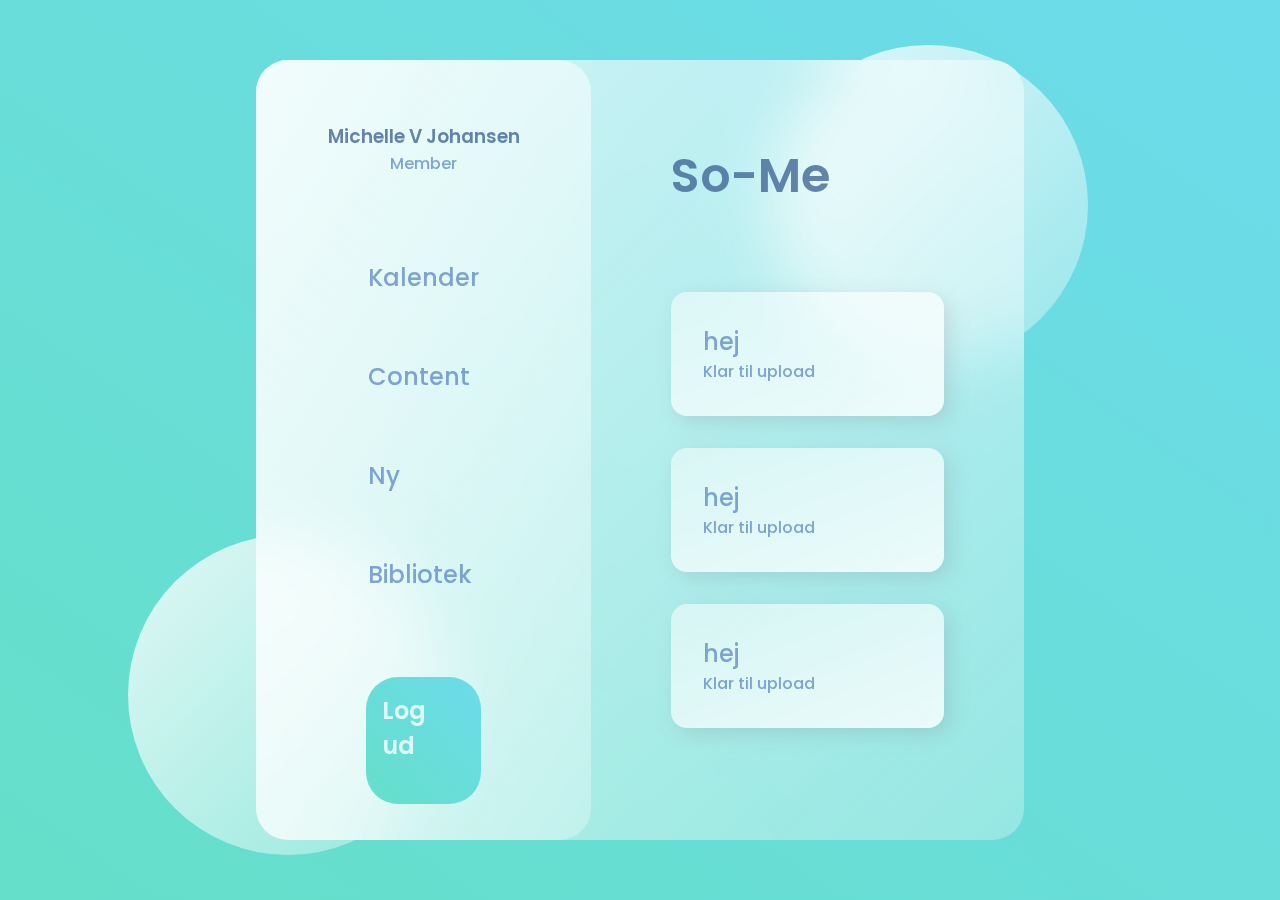
==== index.html @ dd0bea56 "Test" ====
<!DOCTYPE html>
<html lang="da">

<head>
  <meta charset="UTF-8">
  <title>Erhvervsakademi</title>
  <meta name="author" content="Your Name">
  <meta name="description" content="Example">
  <meta name="keywords" content="Uddannelse, education, Erhvervsakademi, Erhvervsakademi Aarhus, skole, læring.">

  <meta name="viewport" content="width=device-width, initial-scale=1.0">
  <meta http-equiv="X-UA-Compatible" content="ie=edge">
  <link rel="stylesheet" href="https://cdnjs.cloudflare.com/ajax/libs/animate.css/4.1.1/animate.min.css" />
  <link rel="stylesheet" href="css/style.css">
</head>


<body>
  <main>
    <section class="glass">
      <div class="dashboard">
        <div class="user">
          <img src="#" alt="" />
          <h3>Michelle V Johansen</h3>
          <p>Member</p>
        </div>
        <div class="links">
          <div class="link">
            <img src="#" alt="" />
            <h2>Kalender</h2>
          </div>
          <div class="link">
            <img src="#" alt="" />
            <h2>Content</h2>
          </div>
          <div class="link">
            <img src="#" alt="" />
            <h2>Ny</h2>
          </div>
          <div class="link">
            <img src="#" alt="" />
            <h2>Bibliotek</h2>
          </div>
        </div>
        <div class="pro">
          <h2>Log ud</h2>
          <img src="#" alt="" />
        </div>
      </div>

<div class="games">
  <div class="status">
    <h1>So-Me</h1>
    </div>

    <div class="cards">
      <div class="card">
        <div class="card-info">
          <h2>hej</h2>
          <p>Klar til upload</p>
          </div>
        </div>

        <div class="card">
          <div class="card-info">
            <h2>hej</h2>
            <p>Klar til upload</p>
            </div>
          </div>

          <div class="card">
            <div class="card-info">
              <h2>hej</h2>
              <p>Klar til upload</p>
              </div>
            </div>
      </div>
  </div>



    </section>










  </main>
  <div class="circle1"></div>
  <div class="circle2"></div>

  <script src="js/javascript.js"></script>
</body>

</html>
---- css/style.css ----
@import url('https://fonts.googleapis.com/css2?family=Poppins&display=swap');


* {
  margin: 0;
  padding: 0;
  box-sizing: border-box;
  font-family: 'Poppins', sans-serif;
}

h1 {
  color: #426696;
  font-weight: 600;
  font-size: 3rem;
  opacity: 0.8;
}

h2, p{
  color: #658ec6;
  font-weight: 500;
  opacity: 0.8;
  cursor: pointer;
}

h3 {
  color: #426696;
  font-weight: 600;
  opacity: 0.8;
}

main {
  min-height: 100vh;
  background: linear-gradient(to right top, #65dfc9, #6cdbeb);
  display: flex;
  align-items: center;
  justify-content: center;
}

.glass {
  background: white;
  min-height: 80vh;
  width: 60%;
  background: linear-gradient(to right bottom, rgba(255, 255, 255, 0.7),
  rgba(255, 255, 255, 0.3)
  );
  border-radius: 2rem;
  z-index: 2;
  backdrop-filter: blur(2rem);
  display: flex;
}

.circle1, .circle2{
  background: white;
  background: linear-gradient(to right bottom, rgba(255, 255, 255, 0.8),
  rgba(255, 255, 255, 0.3)
  );
  height: 20rem;
  width: 20rem;
  position: absolute;
  border-radius: 50%;
}

.circle1 {
  top: 5%;
  right: 15%;
}

.circle2 {
  bottom: 5%;
  left: 10%;
}

.dashboard{
  flex: 1;
  display: flex;
  flex-direction: column;
  align-items: center;
  justify-content: space-evenly;
  text-align: center;
  background: linear-gradient(to right bottom, rgba(255, 255, 255, 0.7),
  rgba(255, 255, 255, 0.3)
  );
  border-radius: 2rem;
}

.link {
  display: flex;
  margin: 2rem 0rem;
  padding: 1rem 5rem;
}

.link h2 {
  padding: 0rem 2rem;
}

.games {
  flex: 2;
}

.pro {
  background: linear-gradient(to right top, #65dfc9, #6cdbeb);
  border-radius: 2rem;
  color: white;
  padding: 1rem;
}

.pro h2 {
width: 40%;
color: white;
font-weight: 600;
}

/* games section */

.status {
  margin-bottom: 3rem;
}

.games {
  margin: 5rem;
  display: flex;
  flex-direction:  column;
  justify-content: space-evenly;
}

.card {
  display: flex;
  background: linear-gradient(to left top,
   rgba(255,255,255, 0.8),
   rgba(255, 255, 255, 0.5)
   );
border-radius: 1rem;
margin: 2rem 0rem;
padding: 2rem;
box-shadow: 6px 6px 20px rgba(122, 122, 122, 0.212);
}

.card-info {
  display: flex;
  flex-direction: column;
  justify-content: space-between;
}

.card:hover {
  transform: scale(1.2);
  transition: 0.3s ease-in;
  cursor: pointer;
}
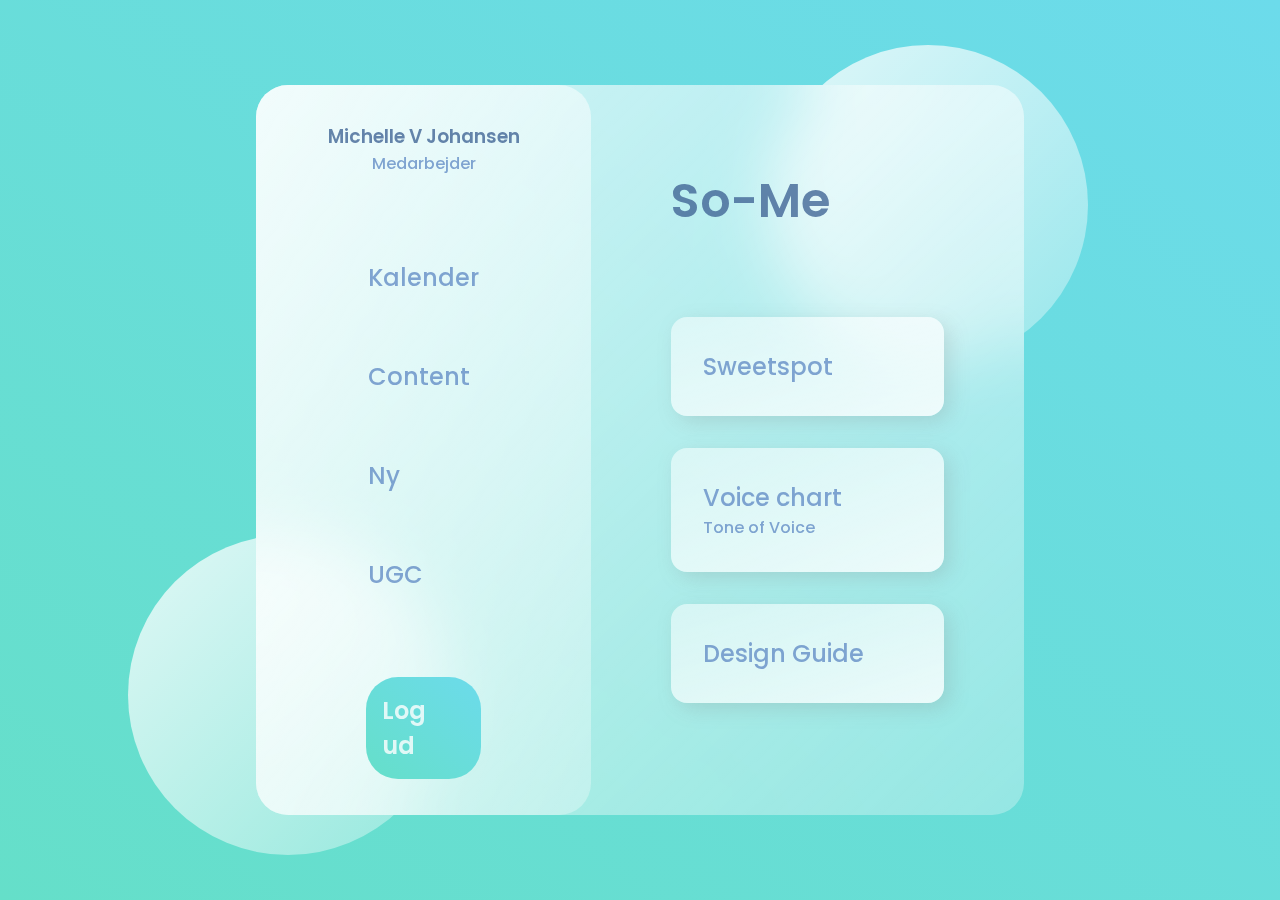
==== commit 60bff57c: "spot1" ====
--- a/index.html
+++ b/index.html
@@ -10,7 +10,6 @@
 
   <meta name="viewport" content="width=device-width, initial-scale=1.0">
   <meta http-equiv="X-UA-Compatible" content="ie=edge">
-  <link rel="stylesheet" href="https://cdnjs.cloudflare.com/ajax/libs/animate.css/4.1.1/animate.min.css" />
   <link rel="stylesheet" href="css/style.css">
 </head>
 
@@ -20,35 +19,29 @@
     <section class="glass">
       <div class="dashboard">
         <div class="user">
-          <img src="#" alt="" />
           <h3>Michelle V Johansen</h3>
-          <p>Member</p>
+          <p>Medarbejder</p>
         </div>
         <div class="links">
           <div class="link">
-            <img src="#" alt="" />
             <h2>Kalender</h2>
           </div>
           <div class="link">
-            <img src="#" alt="" />
             <h2>Content</h2>
           </div>
           <div class="link">
-            <img src="#" alt="" />
             <h2>Ny</h2>
           </div>
           <div class="link">
-            <img src="#" alt="" />
-            <h2>Bibliotek</h2>
+            <h2>UGC</h2>
           </div>
         </div>
         <div class="pro">
           <h2>Log ud</h2>
-          <img src="#" alt="" />
         </div>
       </div>
 
-<div class="games">
+<div class="So-Me">
   <div class="status">
     <h1>So-Me</h1>
     </div>
@@ -56,22 +49,22 @@
     <div class="cards">
       <div class="card">
         <div class="card-info">
-          <h2>hej</h2>
-          <p>Klar til upload</p>
+          <h2>Sweetspot</h2>
+          <p></p>
           </div>
         </div>
 
         <div class="card">
           <div class="card-info">
-            <h2>hej</h2>
-            <p>Klar til upload</p>
+            <h2>Voice chart</h2>
+            <p>Tone of Voice</p>
             </div>
           </div>
 
           <div class="card">
             <div class="card-info">
-              <h2>hej</h2>
-              <p>Klar til upload</p>
+              <h2>Design Guide</h2>
+              <p></p>
               </div>
             </div>
       </div>
--- a/css/style.css
+++ b/css/style.css
@@ -93,7 +93,7 @@
   padding: 0rem 2rem;
 }
 
-.games {
+.So-Me {
   flex: 2;
 }
 
@@ -116,7 +116,7 @@
   margin-bottom: 3rem;
 }
 
-.games {
+.So-Me {
   margin: 5rem;
   display: flex;
   flex-direction:  column;
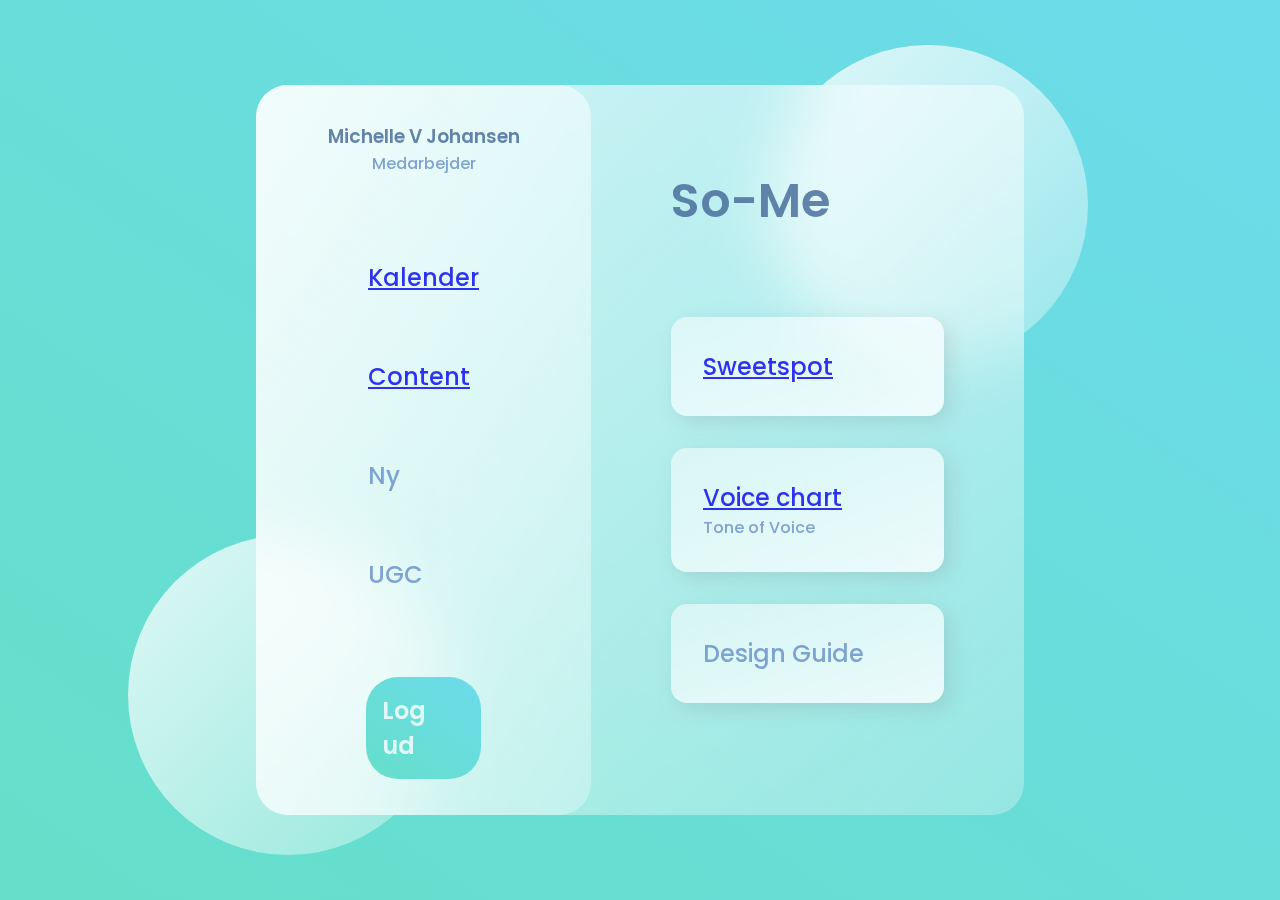
==== commit a7aeffa7: "updatefredag" ====
--- a/index.html
+++ b/index.html
@@ -6,8 +6,7 @@
   <title>Erhvervsakademi</title>
   <meta name="author" content="Your Name">
   <meta name="description" content="Example">
-  <meta name="keywords" content="Uddannelse, education, Erhvervsakademi, Erhvervsakademi Aarhus, skole, læring.">
-
+  <meta name="keywords" content="">
   <meta name="viewport" content="width=device-width, initial-scale=1.0">
   <meta http-equiv="X-UA-Compatible" content="ie=edge">
   <link rel="stylesheet" href="css/style.css">
@@ -24,10 +23,10 @@
         </div>
         <div class="links">
           <div class="link">
-            <h2>Kalender</h2>
+            <h2><a href="content-kalender.html">Kalender </a></h2>
           </div>
           <div class="link">
-            <h2>Content</h2>
+            <h2><a href="infographic.html">Content</a></h2>
           </div>
           <div class="link">
             <h2>Ny</h2>
@@ -49,14 +48,13 @@
     <div class="cards">
       <div class="card">
         <div class="card-info">
-          <h2>Sweetspot</h2>
-          <p></p>
+          <h2><a href="Sweetspot.html">Sweetspot</a></h2>
           </div>
         </div>
 
         <div class="card">
           <div class="card-info">
-            <h2>Voice chart</h2>
+            <h2><a href="VoiceChart.html">Voice chart</a></h2>
             <p>Tone of Voice</p>
             </div>
           </div>
